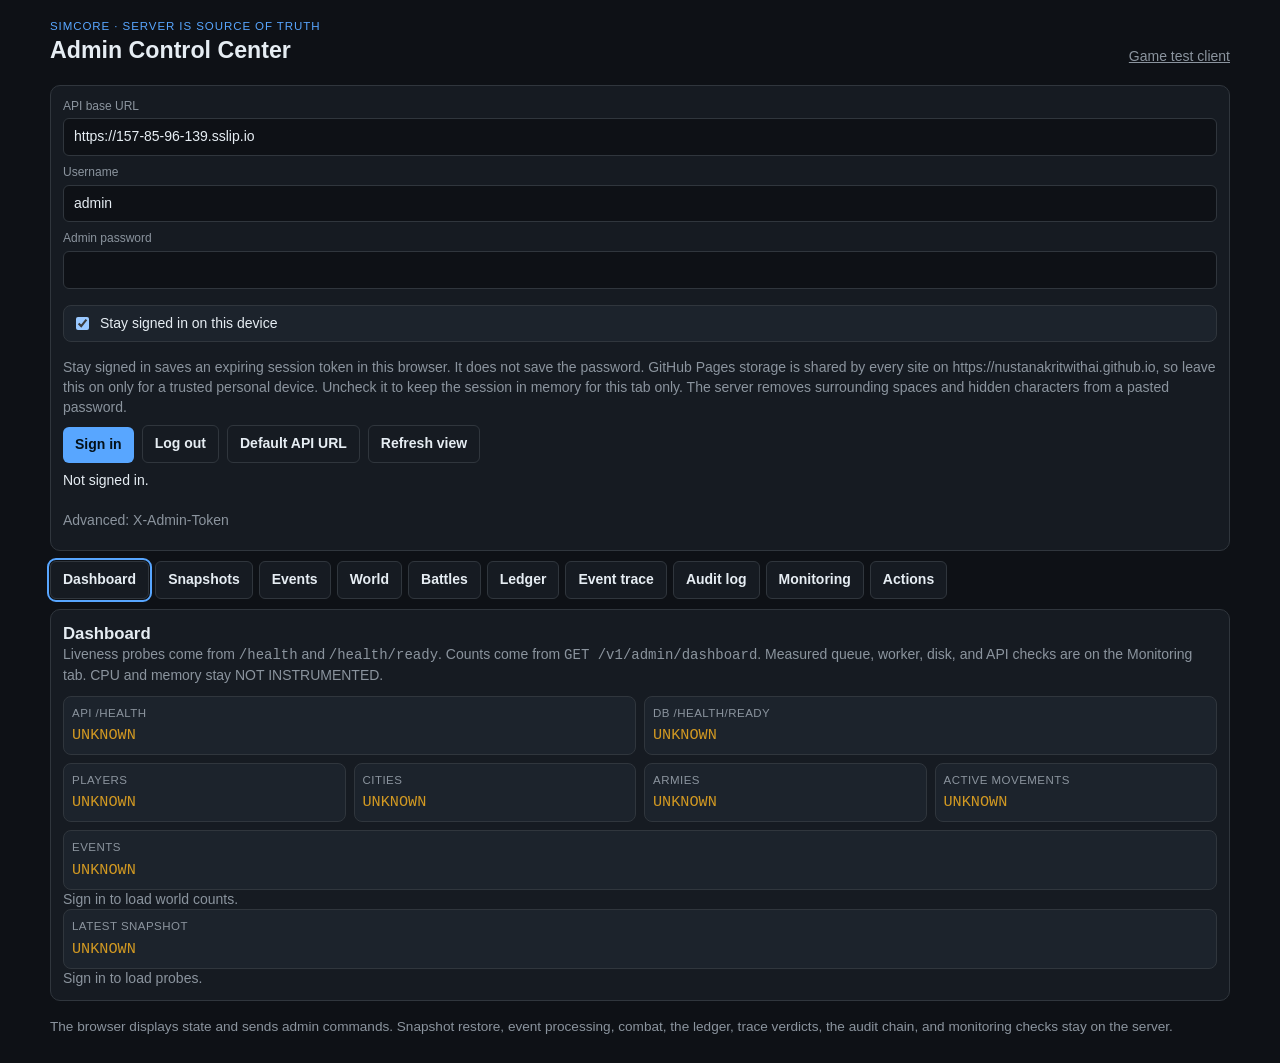
==== web/admin/index.html @ 3504d1c9 "Add Phase 5 measured monitoring for the operator. Expose read-only admin health checks from real que" ====
<!DOCTYPE html>
<html lang="en">
  <head>
    <meta charset="utf-8" />
    <meta name="viewport" content="width=device-width, initial-scale=1" />
    <title>Admin Control Center — Simcore</title>
    <link rel="stylesheet" href="admin.css" />
  </head>
  <body>
    <header class="top">
      <div>
        <p class="eyebrow">Simcore · server is source of truth</p>
        <h1>Admin Control Center</h1>
      </div>
      <a class="text-link" href="../">Game test client</a>
    </header>

    <section class="panel session">
      <form id="admin-login-form" class="stack">
        <label class="grow">
          <span class="label">API base URL</span>
          <input id="api-url" type="url" autocomplete="off" spellcheck="false" required />
        </label>
        <label class="grow">
          <span class="label">Username</span>
          <input id="admin-username" name="username" type="text" autocomplete="username" value="admin" autocapitalize="off" autocorrect="off" spellcheck="false" />
        </label>
        <label class="grow">
          <span class="label">Admin password</span>
          <input id="admin-password" name="password" type="password" autocomplete="current-password" autocapitalize="off" autocorrect="off" spellcheck="false" />
        </label>
        <label class="check"><input id="stay-signed-in" type="checkbox" checked /><span>Stay signed in on this device</span></label>
        <p class="muted">Stay signed in saves an expiring session token in this browser. It does not save the password. GitHub Pages storage is shared by every site on https://nustanakritwithai.github.io, so leave this on only for a trusted personal device. Uncheck it to keep the session in memory for this tab only. The server removes surrounding spaces and hidden characters from a pasted password.</p>
        <div class="row">
          <button type="submit">Sign in</button>
          <button type="button" id="logout-btn" class="ghost">Log out</button>
          <button type="button" id="api-reset" class="ghost">Default API URL</button>
          <button type="button" id="refresh-btn" class="ghost">Refresh view</button>
        </div>
      </form>
      <p id="session-status" class="status">Not signed in.</p>
      <p id="session-expiry" class="muted"></p>
      <details id="token-advanced" class="advanced">
        <summary>Advanced: X-Admin-Token</summary>
        <form id="session-form" class="stack">
          <label class="grow">
            <span class="label">X-Admin-Token</span>
            <input id="admin-token" type="password" autocomplete="off" autocapitalize="off" autocorrect="off" spellcheck="false" inputmode="text" />
          </label>
          <label class="check"><input id="remember-token" type="checkbox" /><span>Remember token on this device</span></label>
          <p class="muted">The box starts unchecked. Connect keeps the token in memory for this tab unless Remember token on this device is checked; then Connect saves it in this browser profile and later visits load it. Clear token removes it. Anything else served from this page’s origin can read a saved token. Pasted tokens drop surrounding spaces, line breaks, non-breaking spaces, and zero-width characters. The token is not written to session storage, cookies, the URL, or the console. The API still checks the header.</p>
          <div class="row">
            <button type="submit">Connect</button>
            <button type="button" id="lock-btn" class="ghost">Clear token</button>
          </div>
        </form>
      </details>
    </section>

    <nav class="nav" aria-label="Admin sections">
      <button type="button" data-nav="dashboard">Dashboard</button>
      <button type="button" data-nav="snapshots">Snapshots</button>
      <button type="button" data-nav="events">Events</button>
      <button type="button" data-nav="world">World</button>
      <button type="button" data-nav="battles">Battles</button>
      <button type="button" data-nav="ledger">Ledger</button>
      <button type="button" data-nav="trace">Event trace</button>
      <button type="button" data-nav="audit">Audit log</button>
      <button type="button" data-nav="monitoring">Monitoring</button>
      <button type="button" data-nav="actions">Actions</button>
    </nav>

    <p id="global-error" class="error" hidden></p>

    <main>
      <section data-view="dashboard" class="panel">
        <div class="panel-head">
          <h2>Dashboard</h2>
          <p class="muted">Liveness probes come from <span class="mono">/health</span> and <span class="mono">/health/ready</span>. Counts come from <span class="mono">GET /v1/admin/dashboard</span>. Measured queue, worker, disk, and API checks are on the Monitoring tab. CPU and memory stay NOT INSTRUMENTED.</p>
        </div>
        <div id="dash-health" class="stats"></div>
        <div id="dash-counts" class="stats"></div>
        <div id="dash-events" class="stats"></div>
        <div id="dash-world"></div>
        <div id="dash-snapshot"></div>
        <div id="dash-gaps"></div>
      </section>

      <section data-view="snapshots" class="panel" hidden>
        <div class="panel-head">
          <h2>Snapshot control</h2>
          <p class="muted">Create, list, get, and inspect use the Phase 2 admin API. Restore sends <span class="mono">confirm: true</span> only after inspection and an explicit confirmation.</p>
        </div>
        <div class="row">
          <button type="button" id="snap-manual">Create MANUAL</button>
          <button type="button" id="snap-refresh" class="ghost">Reload</button>
        </div>
        <div id="snap-table"></div>
        <div id="snap-inspect"></div>
        <form id="restore-form" class="danger-box">
          <h3>Restore</h3>
          <p>This replaces the live simulation. The server writes a SAFETY snapshot, pauses the worker, checks the checksum, and applies the payload. This page does not perform those steps itself.</p>
          <label class="check">
            <input id="restore-ack" type="checkbox" />
            <span>I inspected this snapshot and want the server to roll the live world back to it.</span>
          </label>
          <label>
            <span class="label">Type the snapshot id</span>
            <input id="restore-typed" inputmode="numeric" autocomplete="off" />
          </label>
          <button type="submit" id="restore-go" class="danger" disabled>Restore snapshot</button>
        </form>
        <pre id="snap-result" class="raw"></pre>
      </section>

      <section data-view="events" class="panel" hidden>
        <div class="panel-head">
          <h2>Event inspector</h2>
          <p class="muted">Filter is a query to the server. Detail links movement, army, battle, and ledger rows when those relations exist.</p>
        </div>
        <form id="event-filter" class="row">
          <label>
            <span class="label">Status</span>
            <select id="event-status">
              <option value="">all</option>
              <option value="pending">pending</option>
              <option value="processing">processing</option>
              <option value="completed">completed</option>
              <option value="failed">failed</option>
              <option value="cancelled">cancelled</option>
            </select>
          </label>
          <button type="submit">Apply</button>
        </form>
        <div id="event-table"></div>
        <div id="event-detail"></div>
      </section>

      <section data-view="world" class="panel" hidden>
        <div class="panel-head">
          <h2>World inspector</h2>
          <p class="muted">City resources are the stored columns. This page does not accrue production.</p>
        </div>
        <div class="subnav">
          <button type="button" data-world="players">Players</button>
          <button type="button" data-world="cities">Cities</button>
          <button type="button" data-world="armies">Armies</button>
          <button type="button" data-world="movements">Movements</button>
        </div>
        <form id="movement-filter" class="row" hidden>
          <label>
            <span class="label">Movement status</span>
            <select id="movement-status">
              <option value="">all</option>
              <option value="in_progress">in_progress</option>
              <option value="completed">completed</option>
              <option value="cancelled">cancelled</option>
            </select>
          </label>
          <button type="submit">Apply</button>
        </form>
        <div id="world-list"></div>
        <div id="world-detail"></div>
      </section>

      <section data-view="battles" class="panel" hidden>
        <div class="panel-head">
          <h2>Battle reports</h2>
          <p class="muted">Inspect and debug. No combat playback.</p>
        </div>
        <div id="battle-table"></div>
        <div id="battle-detail"></div>
      </section>

      <section data-view="ledger" class="panel" hidden>
        <div class="panel-head">
          <h2>Transaction ledger</h2>
          <p class="muted">Read-only. Rows are append-only on the server. This page has no edit control.</p>
        </div>
        <form id="ledger-filter" class="row">
          <label>
            <span class="label">Player id</span>
            <input id="ledger-player" inputmode="numeric" autocomplete="off" />
          </label>
          <label>
            <span class="label">City id</span>
            <input id="ledger-city" inputmode="numeric" autocomplete="off" />
          </label>
          <label>
            <span class="label">Source event id</span>
            <input id="ledger-event" inputmode="numeric" autocomplete="off" />
          </label>
          <label>
            <span class="label">Resource</span>
            <input id="ledger-resource" autocomplete="off" />
          </label>
          <button type="submit">Apply</button>
        </form>
        <div id="ledger-table"></div>
      </section>

      <section data-view="trace" class="panel" hidden>
        <div class="panel-head">
          <h2>Event trace</h2>
          <p class="muted">Enter a trace id, or open one from an event, army, movement, or report. The timeline and the verdict come from the server. This page does not score them.</p>
        </div>
        <form id="trace-form" class="stack">
          <label>
            <span class="label">Trace id</span>
            <input id="trace-id" autocomplete="off" spellcheck="false" />
          </label>
          <div class="row">
            <label class="grow"><span class="label">Player</span><input id="trace-player" inputmode="numeric" autocomplete="off" /></label>
            <label class="grow"><span class="label">Army</span><input id="trace-army" inputmode="numeric" autocomplete="off" /></label>
            <label class="grow"><span class="label">Event</span><input id="trace-event" inputmode="numeric" autocomplete="off" /></label>
            <label class="grow"><span class="label">Command</span><input id="trace-command" inputmode="numeric" autocomplete="off" /></label>
          </div>
          <div class="row">
            <button type="submit">Load trace</button>
          </div>
        </form>
        <div id="trace-verdict"></div>
        <div id="trace-reasons"></div>
        <div id="trace-checks"></div>
        <div id="trace-legacy"></div>
        <div id="trace-list"></div>
        <div id="trace-timeline"></div>
      </section>

      <section data-view="audit" class="panel" hidden>
        <div class="panel-head">
          <h2>Audit log</h2>
          <p class="muted">Append-only. Chain status is computed on the server for the whole log, not just this page. This page cannot edit or delete rows.</p>
        </div>
        <form id="audit-filter" class="row">
          <label class="grow"><span class="label">Actor</span><input id="audit-actor" autocomplete="off" /></label>
          <label class="grow"><span class="label">Action</span><input id="audit-action" autocomplete="off" /></label>
          <label class="grow"><span class="label">Result</span><input id="audit-result" autocomplete="off" /></label>
          <button type="submit">Apply</button>
        </form>
        <div id="audit-chain"></div>
        <div id="audit-table"></div>
        <div class="row">
          <button type="button" id="audit-prev" class="ghost">Previous</button>
          <button type="button" id="audit-next" class="ghost">Next</button>
          <p id="audit-page" class="muted"></p>
        </div>
      </section>

      <section data-view="monitoring" class="panel" hidden>
        <div class="panel-head">
          <h2>Monitoring</h2>
          <p class="muted">Every state, value, and reason is from <span class="mono">GET /v1/admin/monitoring</span>. Charts are stored samples from <span class="mono">GET /v1/admin/monitoring/history</span>. This page does not invent numbers, and it does not change the world.</p>
        </div>
        <div class="row">
          <label class="check"><input id="monitor-auto" type="checkbox" checked /><span>Auto-refresh</span></label>
          <label>
            <span class="label">History window</span>
            <select id="monitor-window">
              <option value="15m">15m</option>
              <option value="1h">1h</option>
              <option value="6h">6h</option>
              <option value="24h" selected>24h</option>
              <option value="7d">7d</option>
            </select>
          </label>
          <button type="button" id="monitor-refresh" class="ghost">Refresh now</button>
        </div>
        <p id="monitor-updated" class="muted"></p>
        <div id="monitor-overall"></div>
        <div id="monitor-note"></div>
        <div id="monitor-checks" class="check-grid"></div>
        <div id="monitor-charts"></div>
      </section>

      <section data-view="actions" class="panel" hidden>
        <div class="panel-head">
          <h2>Admin actions</h2>
          <p class="muted">Each world-mutating call needs a checked warning. Snapshot restore stays on the Snapshots page.</p>
        </div>
        <form id="clock-form" class="warn-box">
          <h3>Advance clock</h3>
          <p>Moves simulated time forward. The server rejects a rewind. A zero step still bumps <span class="mono">world_version</span>.</p>
          <div class="row">
            <label><span class="label">Hours</span><input id="clock-hours" type="number" min="0" value="0" /></label>
            <label><span class="label">Minutes</span><input id="clock-minutes" type="number" min="0" value="0" /></label>
            <label><span class="label">Seconds</span><input id="clock-seconds" type="number" min="0" value="0" /></label>
          </div>
          <label class="check"><input id="clock-ack" type="checkbox" /><span>I understand this changes world time.</span></label>
          <button type="submit" id="clock-go" class="danger" disabled>Advance clock</button>
        </form>
        <form id="run-form" class="warn-box">
          <h3>Run one event</h3>
          <p>Processes that event now through the server command, even if it is not due yet.</p>
          <label><span class="label">Event id</span><input id="run-id" inputmode="numeric" autocomplete="off" required /></label>
          <label class="check"><input id="run-ack" type="checkbox" /><span>I understand this mutates the world if the event applies.</span></label>
          <button type="submit" id="run-go" class="danger" disabled>Run event</button>
        </form>
        <form id="tick-form" class="warn-box">
          <h3>Worker tick</h3>
          <p>Drains due events on the real worker path. Each event commits in its own transaction.</p>
          <label><span class="label">Limit</span><input id="tick-limit" type="number" min="1" max="200" value="50" /></label>
          <label class="check"><input id="tick-ack" type="checkbox" /><span>I understand due events will be applied.</span></label>
          <button type="submit" id="tick-go" class="danger" disabled>Run worker tick</button>
        </form>
        <p class="muted">Create and restore snapshots from the Snapshots section.</p>
        <pre id="action-result" class="raw"></pre>
      </section>
    </main>

    <footer class="foot">
      <p>The browser displays state and sends admin commands. Snapshot restore, event processing, combat, the ledger, trace verdicts, the audit chain, and monitoring checks stay on the server.</p>
    </footer>

    <script src="../config.js"></script>
    <script src="admin.js"></script>
  </body>
</html>
---- web/admin/admin.css ----
:root {
  color-scheme: dark;
  --bg: #0e1116;
  --panel: #161b22;
  --panel-2: #1c232c;
  --line: #30363d;
  --text: #e6edf3;
  --muted: #8b949e;
  --accent: #58a6ff;
  --ok: #3fb950;
  --warn: #d29922;
  --danger: #f85149;
  --unknown: #8b949e;
  font-family: "Segoe UI", "Noto Sans Thai", sans-serif;
}

* { box-sizing: border-box; }

body {
  margin: 0;
  background: var(--bg);
  color: var(--text);
  font-size: 14px;
  line-height: 1.4;
}

h1, h2, h3, h4, p { margin: 0; }

h1 { font-size: 1.45rem; font-weight: 650; }
h2 { font-size: 1.05rem; }
h3 { font-size: 0.95rem; margin-bottom: 6px; }
h4 { font-size: 0.82rem; margin: 12px 0 6px; color: var(--muted); text-transform: uppercase; letter-spacing: 0.04em; }

a { color: var(--accent); }
button, input, select { font: inherit; color: inherit; }

.top, main, .session, .nav, .foot {
  width: min(1180px, calc(100% - 20px));
  margin-left: auto;
  margin-right: auto;
}

.top {
  display: flex;
  justify-content: space-between;
  align-items: flex-end;
  gap: 12px;
  padding: 18px 0 8px;
}

.eyebrow {
  color: var(--accent);
  font-size: 0.72rem;
  letter-spacing: 0.08em;
  text-transform: uppercase;
}

.text-link { color: var(--muted); }

.panel {
  background: var(--panel);
  border: 1px solid var(--line);
  border-radius: 10px;
  padding: 12px;
  margin-top: 10px;
}

.panel-head { margin-bottom: 10px; }
.muted { color: var(--muted); }
.mono { font-family: ui-monospace, "Cascadia Code", Consolas, monospace; }

.row { display: flex; flex-wrap: wrap; gap: 8px; align-items: end; }
.grow { flex: 1 1 220px; }
.stack { display: grid; gap: 8px; }

label { display: grid; gap: 4px; }
label.check { display: flex; gap: 8px; align-items: flex-start; margin: 8px 0; }
label.check input { margin-top: 3px; }

.label { color: var(--muted); font-size: 0.75rem; }

input, select {
  background: var(--bg);
  border: 1px solid var(--line);
  border-radius: 6px;
  padding: 8px 10px;
  min-width: 0;
}

button {
  background: var(--accent);
  color: #041018;
  border: 0;
  border-radius: 6px;
  padding: 8px 12px;
  font-weight: 700;
  cursor: pointer;
  min-height: 36px;
}

button.ghost {
  background: transparent;
  color: var(--text);
  border: 1px solid var(--line);
  font-weight: 600;
}

button.danger { background: var(--danger); color: #fff; }
button:disabled { opacity: 0.45; cursor: not-allowed; }
button.active { outline: 2px solid var(--accent); outline-offset: 1px; }

.nav, .subnav { display: flex; flex-wrap: wrap; gap: 6px; margin-top: 10px; }
.nav button, .subnav button {
  background: var(--panel);
  color: var(--text);
  border: 1px solid var(--line);
  font-weight: 600;
}

.status { margin-top: 8px; }
.status.ok { color: var(--ok); }
.status.bad { color: #ffb4ab; }

.error {
  width: min(1180px, calc(100% - 20px));
  margin: 8px auto 0;
  color: #ffb4ab;
}

.stats {
  display: grid;
  grid-template-columns: repeat(auto-fit, minmax(140px, 1fr));
  gap: 8px;
  margin-top: 8px;
}

.stat {
  background: var(--panel-2);
  border: 1px solid var(--line);
  border-radius: 8px;
  padding: 8px;
}

.stat-label { color: var(--muted); font-size: 0.72rem; text-transform: uppercase; letter-spacing: 0.04em; }
.stat-value { font-family: ui-monospace, Consolas, monospace; font-size: 0.95rem; margin-top: 4px; word-break: break-word; }
.stat.unknown .stat-value { color: var(--unknown); }
.stat.bad .stat-value { color: #ffb4ab; }
.stat.ok .stat-value { color: var(--ok); }
.stat.warn .stat-value { color: var(--warn); }

.badge {
  display: inline-block;
  border: 1px solid var(--line);
  border-radius: 999px;
  padding: 1px 8px;
  font-family: ui-monospace, Consolas, monospace;
  font-size: 0.75rem;
}

.badge.ok { color: var(--ok); border-color: #1f6b2c; }
.badge.bad { color: #ffb4ab; border-color: #8b2e2e; }
.badge.warn, .badge.unknown { color: var(--warn); border-color: #6b5420; }

.scroll { overflow-x: auto; margin-top: 8px; }

table { width: 100%; border-collapse: collapse; font-size: 12.5px; }
th, td {
  border-bottom: 1px solid var(--line);
  text-align: left;
  padding: 6px 8px;
  vertical-align: top;
  white-space: nowrap;
}
th { color: var(--muted); font-weight: 600; font-size: 0.72rem; text-transform: uppercase; }
td.wrap, th.wrap { white-space: normal; }

.kv { display: grid; grid-template-columns: 160px 1fr; gap: 4px 8px; margin: 8px 0; }
.kv dt { color: var(--muted); }
.kv dd { margin: 0; font-family: ui-monospace, Consolas, monospace; word-break: break-word; }

.raw {
  background: #0b0e13;
  border: 1px solid var(--line);
  border-radius: 8px;
  padding: 8px;
  overflow: auto;
  max-height: 360px;
  font-family: ui-monospace, Consolas, monospace;
  font-size: 12px;
  white-space: pre-wrap;
  word-break: break-word;
}

.warn-box, .danger-box {
  border-radius: 8px;
  padding: 10px;
  margin-top: 12px;
}

.warn-box { border: 1px solid #6b5420; background: #1c170c; }
.danger-box { border: 1px solid #8b2e2e; background: #1c1012; }

.links { display: flex; flex-wrap: wrap; gap: 8px; }
.foot { padding: 16px 0 28px; color: var(--muted); font-size: 0.85rem; }

.verdict-banner {
  margin-top: 12px;
  padding: 12px;
  border-radius: 8px;
  border: 1px solid var(--line);
  background: var(--panel-2);
}
.verdict-value {
  font-size: 1.35rem;
  font-weight: 750;
  margin-top: 4px;
  word-break: break-word;
}
.verdict-pass { border-color: #1f6b2c; }
.verdict-pass .verdict-value { color: var(--ok); }
.verdict-fail { border-color: #8b2e2e; }
.verdict-fail .verdict-value { color: #ffb4ab; }
.verdict-incomplete .verdict-value,
.verdict-legacy .verdict-value,
.verdict-not-checked .verdict-value,
.verdict-unknown .verdict-value { color: var(--warn); }

.check-grid {
  display: grid;
  grid-template-columns: 1fr;
  gap: 8px;
  margin-top: 10px;
}

.check {
  border: 1px solid var(--line);
  border-radius: 8px;
  padding: 8px;
  background: var(--panel-2);
}

.check.ok { border-color: #1f6b2c; }
.check.warn { border-color: #6b5420; }
.check.bad { border-color: #8b2e2e; }

.check-top {
  display: flex;
  justify-content: space-between;
  gap: 8px;
  align-items: flex-start;
}

.check-top h3 {
  margin: 0;
  font-size: 0.92rem;
  text-transform: none;
  letter-spacing: 0;
  color: var(--text);
}

.check-value {
  font-family: ui-monospace, Consolas, monospace;
  margin: 6px 0;
  word-break: break-word;
}

.chart-block { margin-top: 14px; }
.chart-block h3 { margin-bottom: 4px; }

.chart {
  width: 100%;
  height: auto;
  background: #0b0e13;
  border: 1px solid var(--line);
  border-radius: 8px;
  display: block;
}

.chart text { fill: var(--muted); font-size: 11px; font-family: ui-monospace, Consolas, monospace; }
.chart .chart-line { fill: none; stroke: var(--accent); stroke-width: 2; }
.chart .chart-dot { fill: var(--accent); }

.reason-list { margin: 8px 0 0; padding-left: 18px; }
.reason-list li { margin: 4px 0; }

.timeline { display: flex; flex-direction: column; gap: 8px; margin-top: 12px; }
.timeline-step {
  border-left: 3px solid var(--accent);
  background: var(--panel-2);
  border-radius: 0 8px 8px 0;
  padding: 8px 10px;
}
.timeline-type {
  font-weight: 700;
  text-transform: uppercase;
  letter-spacing: 0.04em;
  font-size: 0.75rem;
}

details.advanced { margin-top: 12px; }
details.advanced summary {
  cursor: pointer;
  color: var(--muted);
  min-height: 36px;
  display: flex;
  align-items: center;
}
details.advanced form { margin-top: 8px; }

@media (max-width: 720px) {
  .kv { grid-template-columns: 1fr; }
  .top { flex-direction: column; align-items: flex-start; }
  h1 { font-size: 1.25rem; }
  input, select, button { font-size: 16px; }
  .nav button { flex: 1 1 calc(50% - 6px); }
  .timeline-step, .verdict-banner, .panel, .check { overflow-wrap: anywhere; }
  .check-grid { grid-template-columns: 1fr; }
}

@media (min-width: 800px) {
  .check-grid { grid-template-columns: 1fr 1fr; }
}
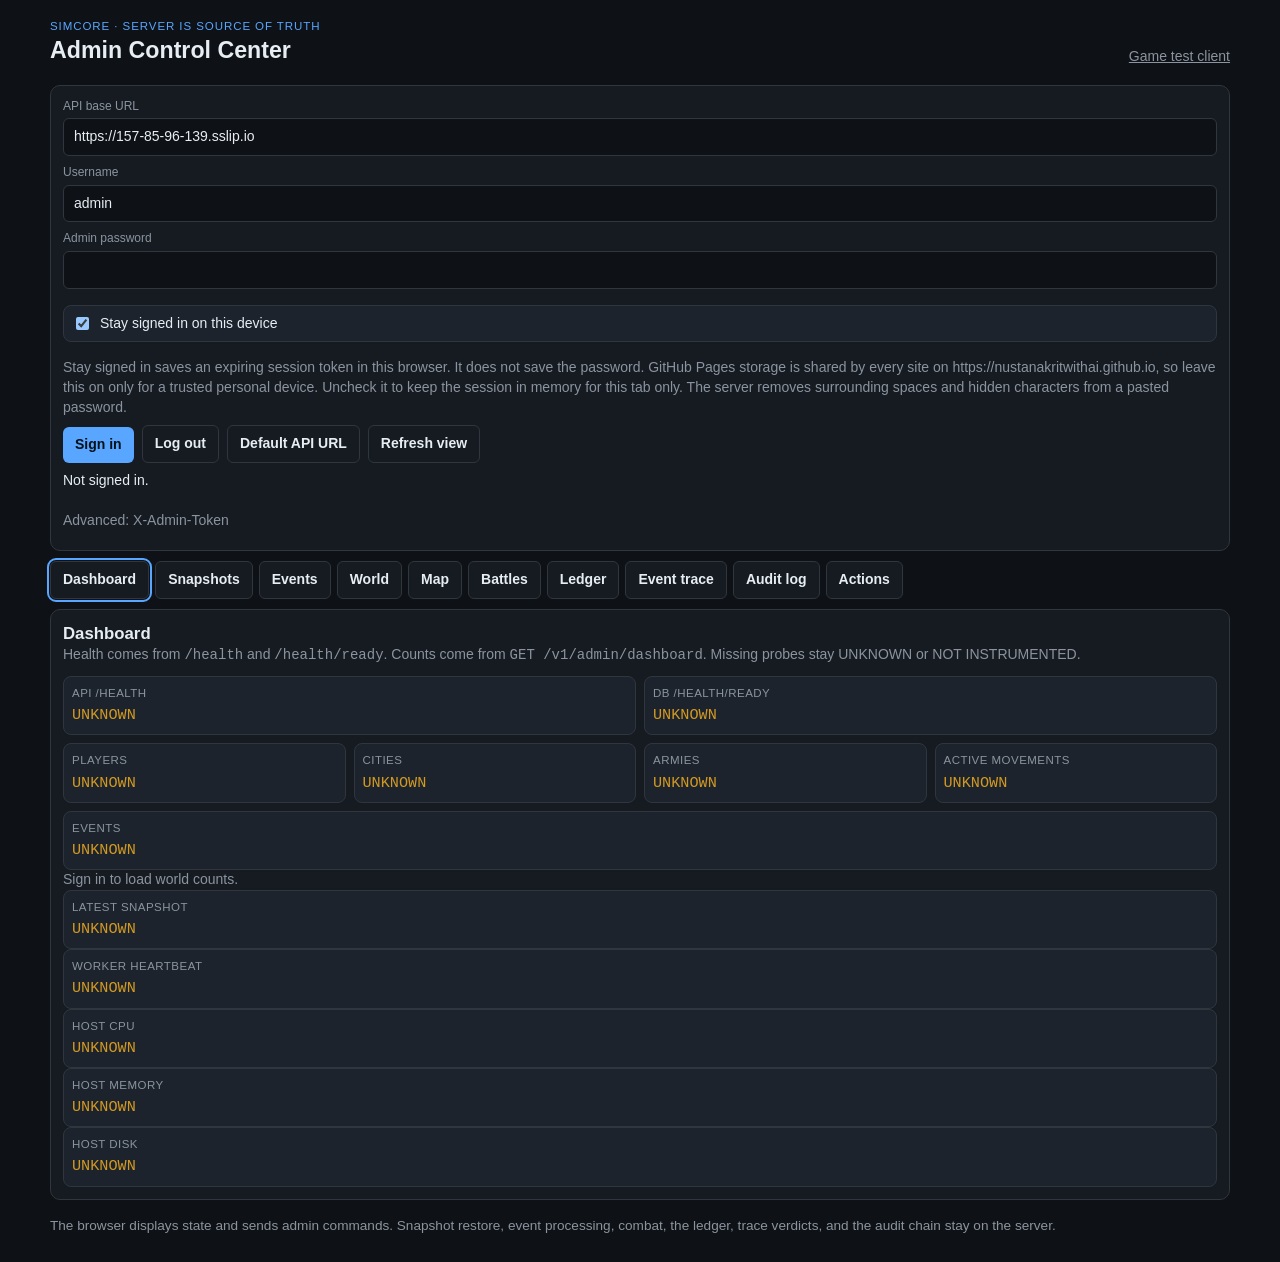
==== commit baac1486: "Add a read-only admin world map. (#15) The map reads stored city and movement coordinates and interp" ====
--- a/web/admin/index.html
+++ b/web/admin/index.html
@@ -5,6 +5,7 @@
     <meta name="viewport" content="width=device-width, initial-scale=1" />
     <title>Admin Control Center — Simcore</title>
     <link rel="stylesheet" href="admin.css" />
+    <link rel="stylesheet" href="map.css" />
   </head>
   <body>
     <header class="top">
@@ -62,11 +63,11 @@
       <button type="button" data-nav="snapshots">Snapshots</button>
       <button type="button" data-nav="events">Events</button>
       <button type="button" data-nav="world">World</button>
+      <button type="button" data-nav="map">Map</button>
       <button type="button" data-nav="battles">Battles</button>
       <button type="button" data-nav="ledger">Ledger</button>
       <button type="button" data-nav="trace">Event trace</button>
       <button type="button" data-nav="audit">Audit log</button>
-      <button type="button" data-nav="monitoring">Monitoring</button>
       <button type="button" data-nav="actions">Actions</button>
     </nav>
 
@@ -76,7 +77,7 @@
       <section data-view="dashboard" class="panel">
         <div class="panel-head">
           <h2>Dashboard</h2>
-          <p class="muted">Liveness probes come from <span class="mono">/health</span> and <span class="mono">/health/ready</span>. Counts come from <span class="mono">GET /v1/admin/dashboard</span>. Measured queue, worker, disk, and API checks are on the Monitoring tab. CPU and memory stay NOT INSTRUMENTED.</p>
+          <p class="muted">Health comes from <span class="mono">/health</span> and <span class="mono">/health/ready</span>. Counts come from <span class="mono">GET /v1/admin/dashboard</span>. Missing probes stay UNKNOWN or NOT INSTRUMENTED.</p>
         </div>
         <div id="dash-health" class="stats"></div>
         <div id="dash-counts" class="stats"></div>
@@ -163,6 +164,14 @@
         <div id="world-detail"></div>
       </section>
 
+      <section data-view="map" class="panel" hidden>
+        <div class="panel-head">
+          <h2>World map</h2>
+          <p class="muted">God view of every city, army, and in-progress movement. Positions come from <span class="mono">GET /v1/admin/world-map</span>. This tab sends no commands.</p>
+        </div>
+        <div id="map-root"></div>
+      </section>
+
       <section data-view="battles" class="panel" hidden>
         <div class="panel-head">
           <h2>Battle reports</h2>
@@ -245,32 +254,6 @@
           <button type="button" id="audit-next" class="ghost">Next</button>
           <p id="audit-page" class="muted"></p>
         </div>
-      </section>
-
-      <section data-view="monitoring" class="panel" hidden>
-        <div class="panel-head">
-          <h2>Monitoring</h2>
-          <p class="muted">Every state, value, and reason is from <span class="mono">GET /v1/admin/monitoring</span>. Charts are stored samples from <span class="mono">GET /v1/admin/monitoring/history</span>. This page does not invent numbers, and it does not change the world.</p>
-        </div>
-        <div class="row">
-          <label class="check"><input id="monitor-auto" type="checkbox" checked /><span>Auto-refresh</span></label>
-          <label>
-            <span class="label">History window</span>
-            <select id="monitor-window">
-              <option value="15m">15m</option>
-              <option value="1h">1h</option>
-              <option value="6h">6h</option>
-              <option value="24h" selected>24h</option>
-              <option value="7d">7d</option>
-            </select>
-          </label>
-          <button type="button" id="monitor-refresh" class="ghost">Refresh now</button>
-        </div>
-        <p id="monitor-updated" class="muted"></p>
-        <div id="monitor-overall"></div>
-        <div id="monitor-note"></div>
-        <div id="monitor-checks" class="check-grid"></div>
-        <div id="monitor-charts"></div>
       </section>
 
       <section data-view="actions" class="panel" hidden>
@@ -309,10 +292,11 @@
     </main>
 
     <footer class="foot">
-      <p>The browser displays state and sends admin commands. Snapshot restore, event processing, combat, the ledger, trace verdicts, the audit chain, and monitoring checks stay on the server.</p>
+      <p>The browser displays state and sends admin commands. Snapshot restore, event processing, combat, the ledger, trace verdicts, and the audit chain stay on the server.</p>
     </footer>
 
     <script src="../config.js"></script>
+    <script src="map.js"></script>
     <script src="admin.js"></script>
   </body>
 </html>
--- a/web/admin/map.css
+++ b/web/admin/map.css
@@ -0,0 +1,112 @@
+.map-toolbar,
+.map-legend-row,
+.map-choices,
+.links {
+  display: flex;
+  flex-wrap: wrap;
+  gap: 8px;
+  align-items: end;
+}
+
+.map-toolbar { margin-bottom: 8px; }
+
+.map-filter { min-width: min(100%, 220px); }
+
+.map-meta p { margin: 2px 0; }
+
+.map-warn {
+  color: var(--warn);
+  margin-top: 4px;
+}
+
+.map-layout {
+  display: grid;
+  grid-template-columns: minmax(0, 1fr) minmax(240px, 320px);
+  gap: 10px;
+  margin-top: 8px;
+}
+
+.map-stage {
+  position: relative;
+  height: min(68vh, 640px);
+  min-height: 300px;
+  background:
+    radial-gradient(circle at 50% 40%, #1a2330 0%, #0b0e13 70%);
+  border: 1px solid var(--line);
+  border-radius: 8px;
+  overflow: hidden;
+  touch-action: none;
+  user-select: none;
+}
+
+.map-stage svg {
+  width: 100%;
+  height: 100%;
+  display: block;
+  touch-action: none;
+}
+
+.map-side {
+  min-width: 0;
+}
+
+.map-side h3,
+.map-list h3 {
+  margin-top: 10px;
+}
+
+.map-key {
+  display: inline-flex;
+  align-items: center;
+  gap: 6px;
+  color: var(--text);
+  font-size: 12px;
+}
+
+.swatch {
+  width: 12px;
+  height: 12px;
+  border-radius: 3px;
+  display: inline-block;
+  box-shadow: inset 0 0 0 1px rgba(0, 0, 0, 0.35);
+}
+
+.swatch.ring {
+  background: transparent;
+  border: 2px solid var(--muted);
+  box-shadow: none;
+}
+
+.map-list {
+  display: grid;
+  gap: 4px;
+  margin-top: 8px;
+}
+
+.map-row {
+  background: var(--panel-2);
+  color: var(--text);
+  border: 1px solid var(--line);
+  border-radius: 6px;
+  text-align: left;
+  font-weight: 550;
+  padding: 8px;
+  width: 100%;
+}
+
+.map-row.active { outline: 2px solid var(--accent); }
+
+.map-choices button { font-weight: 600; }
+
+@media (max-width: 800px) {
+  .map-layout { grid-template-columns: 1fr; }
+  .map-stage {
+    height: 62vh;
+    min-height: 300px;
+  }
+  .map-toolbar button,
+  .map-filter select,
+  .map-row {
+    font-size: 16px;
+  }
+}
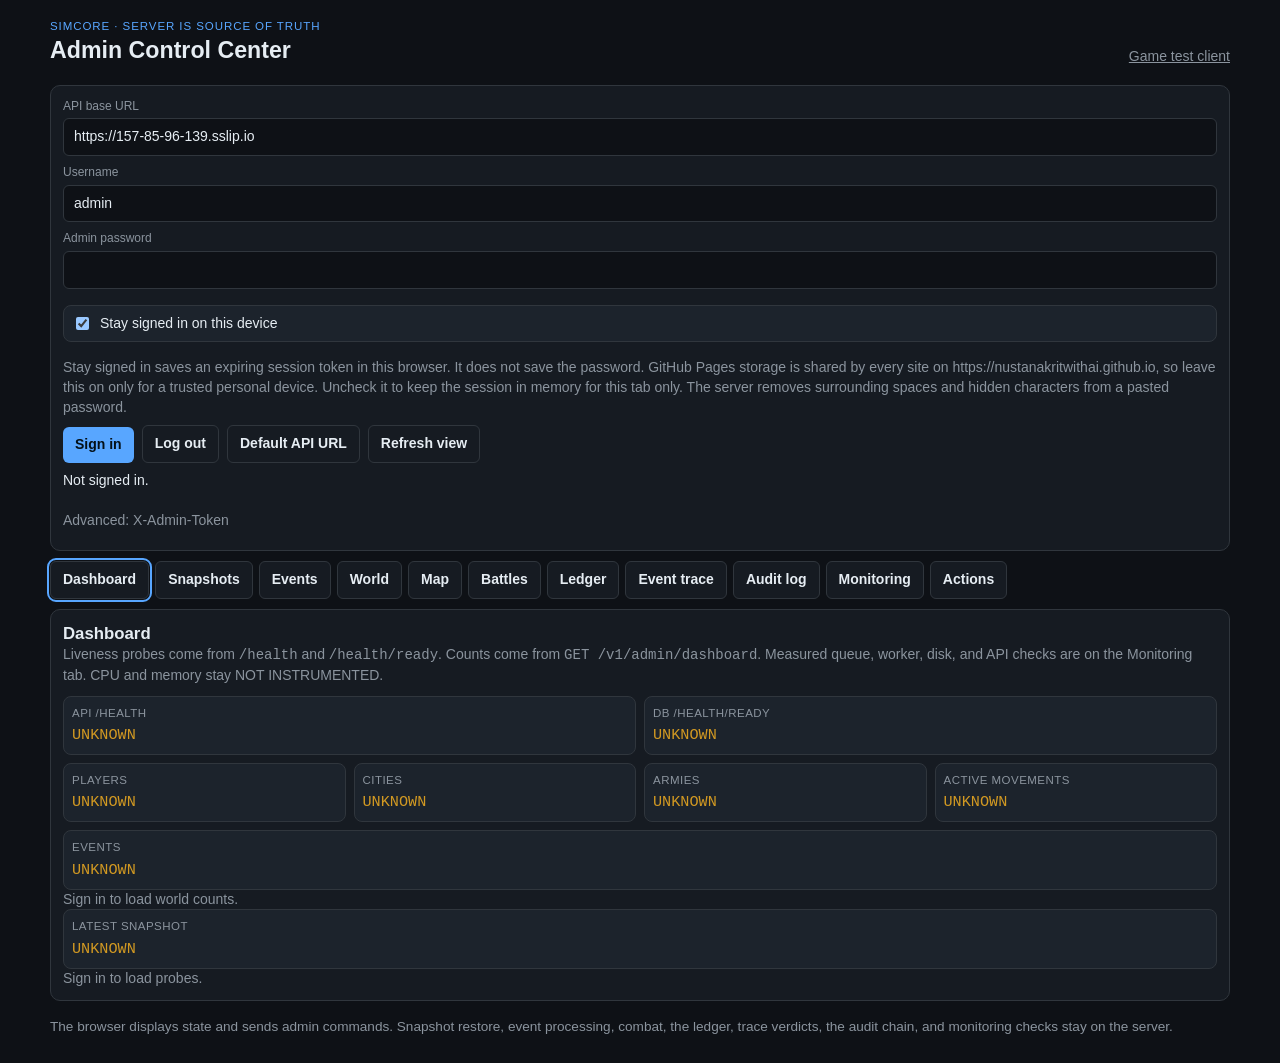
==== commit a464a6b3: "Merge origin/main into phase 5 monitoring. Keep the admin world map and measured monitoring together" ====
--- a/web/admin/index.html
+++ b/web/admin/index.html
@@ -68,6 +68,7 @@
       <button type="button" data-nav="ledger">Ledger</button>
       <button type="button" data-nav="trace">Event trace</button>
       <button type="button" data-nav="audit">Audit log</button>
+      <button type="button" data-nav="monitoring">Monitoring</button>
       <button type="button" data-nav="actions">Actions</button>
     </nav>
 
@@ -77,7 +78,7 @@
       <section data-view="dashboard" class="panel">
         <div class="panel-head">
           <h2>Dashboard</h2>
-          <p class="muted">Health comes from <span class="mono">/health</span> and <span class="mono">/health/ready</span>. Counts come from <span class="mono">GET /v1/admin/dashboard</span>. Missing probes stay UNKNOWN or NOT INSTRUMENTED.</p>
+          <p class="muted">Liveness probes come from <span class="mono">/health</span> and <span class="mono">/health/ready</span>. Counts come from <span class="mono">GET /v1/admin/dashboard</span>. Measured queue, worker, disk, and API checks are on the Monitoring tab. CPU and memory stay NOT INSTRUMENTED.</p>
         </div>
         <div id="dash-health" class="stats"></div>
         <div id="dash-counts" class="stats"></div>
@@ -254,6 +255,32 @@
           <button type="button" id="audit-next" class="ghost">Next</button>
           <p id="audit-page" class="muted"></p>
         </div>
+      </section>
+
+      <section data-view="monitoring" class="panel" hidden>
+        <div class="panel-head">
+          <h2>Monitoring</h2>
+          <p class="muted">Every state, value, and reason is from <span class="mono">GET /v1/admin/monitoring</span>. Charts are stored samples from <span class="mono">GET /v1/admin/monitoring/history</span>. This page does not invent numbers, and it does not change the world.</p>
+        </div>
+        <div class="row">
+          <label class="check"><input id="monitor-auto" type="checkbox" checked /><span>Auto-refresh</span></label>
+          <label>
+            <span class="label">History window</span>
+            <select id="monitor-window">
+              <option value="15m">15m</option>
+              <option value="1h">1h</option>
+              <option value="6h">6h</option>
+              <option value="24h" selected>24h</option>
+              <option value="7d">7d</option>
+            </select>
+          </label>
+          <button type="button" id="monitor-refresh" class="ghost">Refresh now</button>
+        </div>
+        <p id="monitor-updated" class="muted"></p>
+        <div id="monitor-overall"></div>
+        <div id="monitor-note"></div>
+        <div id="monitor-checks" class="check-grid"></div>
+        <div id="monitor-charts"></div>
       </section>
 
       <section data-view="actions" class="panel" hidden>
@@ -292,7 +319,7 @@
     </main>
 
     <footer class="foot">
-      <p>The browser displays state and sends admin commands. Snapshot restore, event processing, combat, the ledger, trace verdicts, and the audit chain stay on the server.</p>
+      <p>The browser displays state and sends admin commands. Snapshot restore, event processing, combat, the ledger, trace verdicts, the audit chain, and monitoring checks stay on the server.</p>
     </footer>
 
     <script src="../config.js"></script>
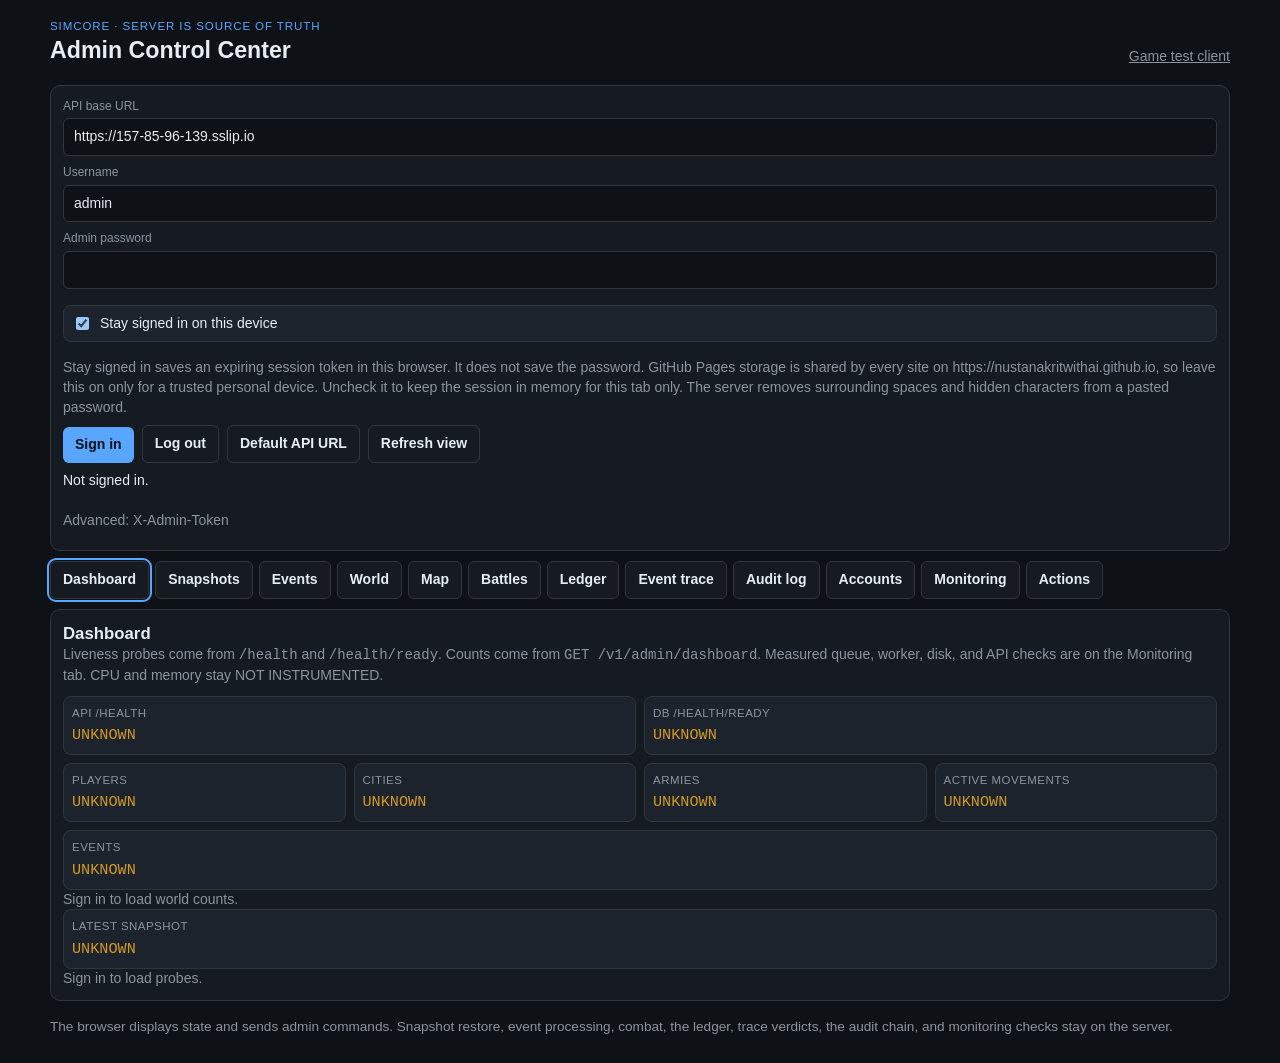
==== commit bd21a135: "Add production player accounts, refresh sessions, and command idempotency. Players register and log " ====
--- a/web/admin/index.html
+++ b/web/admin/index.html
@@ -68,6 +68,7 @@
       <button type="button" data-nav="ledger">Ledger</button>
       <button type="button" data-nav="trace">Event trace</button>
       <button type="button" data-nav="audit">Audit log</button>
+      <button type="button" data-nav="accounts">Accounts</button>
       <button type="button" data-nav="monitoring">Monitoring</button>
       <button type="button" data-nav="actions">Actions</button>
     </nav>
@@ -257,6 +258,29 @@
         </div>
       </section>
 
+      <section data-view="accounts" class="panel" hidden>
+        <div class="panel-head">
+          <h2>Accounts</h2>
+          <p class="muted">List and search player accounts. Lock, unlock, revoke sessions, or set a temporary password. This page cannot delete an account or edit the ledger. The password is not shown after it is set.</p>
+        </div>
+        <form id="account-search" class="row">
+          <label class="grow"><span class="label">Search name, username, email, or player id</span><input id="account-query" autocomplete="off" /></label>
+          <button type="submit">Search</button>
+        </form>
+        <div id="account-table"></div>
+        <form id="temp-password-form" class="warn-box">
+          <h3>Temporary password</h3>
+          <p>Players created by dev-login have no password until this is set. The player must change it at the next login. Existing sessions are revoked.</p>
+          <div class="row">
+            <label><span class="label">Player id</span><input id="temp-player-id" type="number" min="1" required /></label>
+            <label class="grow"><span class="label">Temporary password</span><input id="temp-password" type="password" maxlength="1024" autocomplete="new-password" required /></label>
+            <button type="submit">Set temporary password</button>
+          </div>
+        </form>
+        <p id="account-note" class="muted"></p>
+        <div id="account-sessions"></div>
+      </section>
+
       <section data-view="monitoring" class="panel" hidden>
         <div class="panel-head">
           <h2>Monitoring</h2>
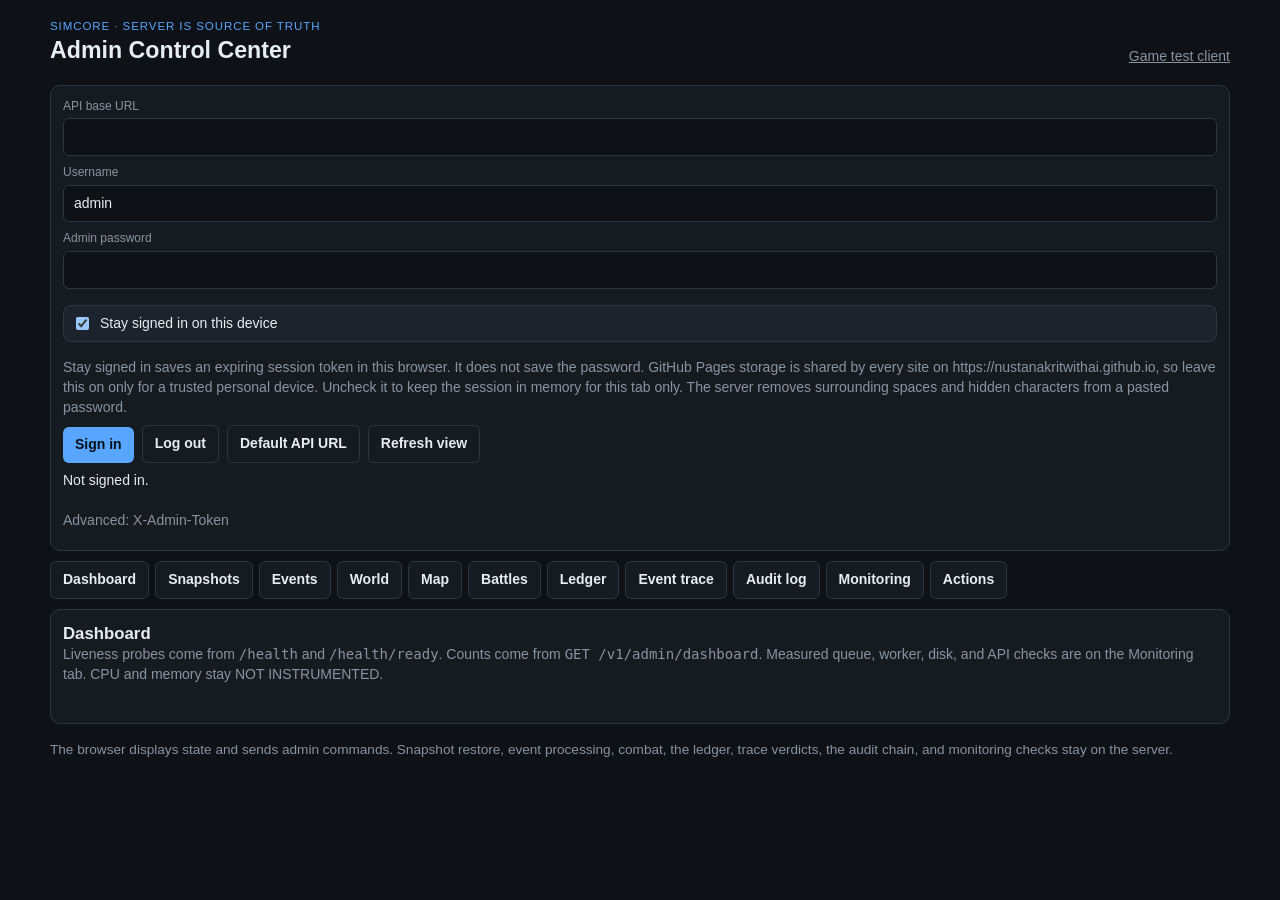
==== commit 65e05b35: "Add Phase 6 database backup and off-site restore. (#19) Online pg_dump copies go to a local folder a" ====
--- a/web/admin/index.html
+++ b/web/admin/index.html
@@ -68,7 +68,6 @@
       <button type="button" data-nav="ledger">Ledger</button>
       <button type="button" data-nav="trace">Event trace</button>
       <button type="button" data-nav="audit">Audit log</button>
-      <button type="button" data-nav="accounts">Accounts</button>
       <button type="button" data-nav="monitoring">Monitoring</button>
       <button type="button" data-nav="actions">Actions</button>
     </nav>
@@ -258,33 +257,10 @@
         </div>
       </section>
 
-      <section data-view="accounts" class="panel" hidden>
-        <div class="panel-head">
-          <h2>Accounts</h2>
-          <p class="muted">List and search player accounts. Lock, unlock, revoke sessions, or set a temporary password. This page cannot delete an account or edit the ledger. The password is not shown after it is set.</p>
-        </div>
-        <form id="account-search" class="row">
-          <label class="grow"><span class="label">Search name, username, email, or player id</span><input id="account-query" autocomplete="off" /></label>
-          <button type="submit">Search</button>
-        </form>
-        <div id="account-table"></div>
-        <form id="temp-password-form" class="warn-box">
-          <h3>Temporary password</h3>
-          <p>Players created by dev-login have no password until this is set. The player must change it at the next login. Existing sessions are revoked.</p>
-          <div class="row">
-            <label><span class="label">Player id</span><input id="temp-player-id" type="number" min="1" required /></label>
-            <label class="grow"><span class="label">Temporary password</span><input id="temp-password" type="password" maxlength="1024" autocomplete="new-password" required /></label>
-            <button type="submit">Set temporary password</button>
-          </div>
-        </form>
-        <p id="account-note" class="muted"></p>
-        <div id="account-sessions"></div>
-      </section>
-
       <section data-view="monitoring" class="panel" hidden>
         <div class="panel-head">
           <h2>Monitoring</h2>
-          <p class="muted">Every state, value, and reason is from <span class="mono">GET /v1/admin/monitoring</span>. Charts are stored samples from <span class="mono">GET /v1/admin/monitoring/history</span>. This page does not invent numbers, and it does not change the world.</p>
+          <p class="muted">Every state, value, and reason is from <span class="mono">GET /v1/admin/monitoring</span>. Charts are stored samples from <span class="mono">GET /v1/admin/monitoring/history</span>. This page does not invent numbers, and it does not change the world. <span class="mono">backup.last_success</span> is the age of the last verified off-site database backup. A missing status file is UNKNOWN. A world snapshot is not that backup.</p>
         </div>
         <div class="row">
           <label class="check"><input id="monitor-auto" type="checkbox" checked /><span>Auto-refresh</span></label>
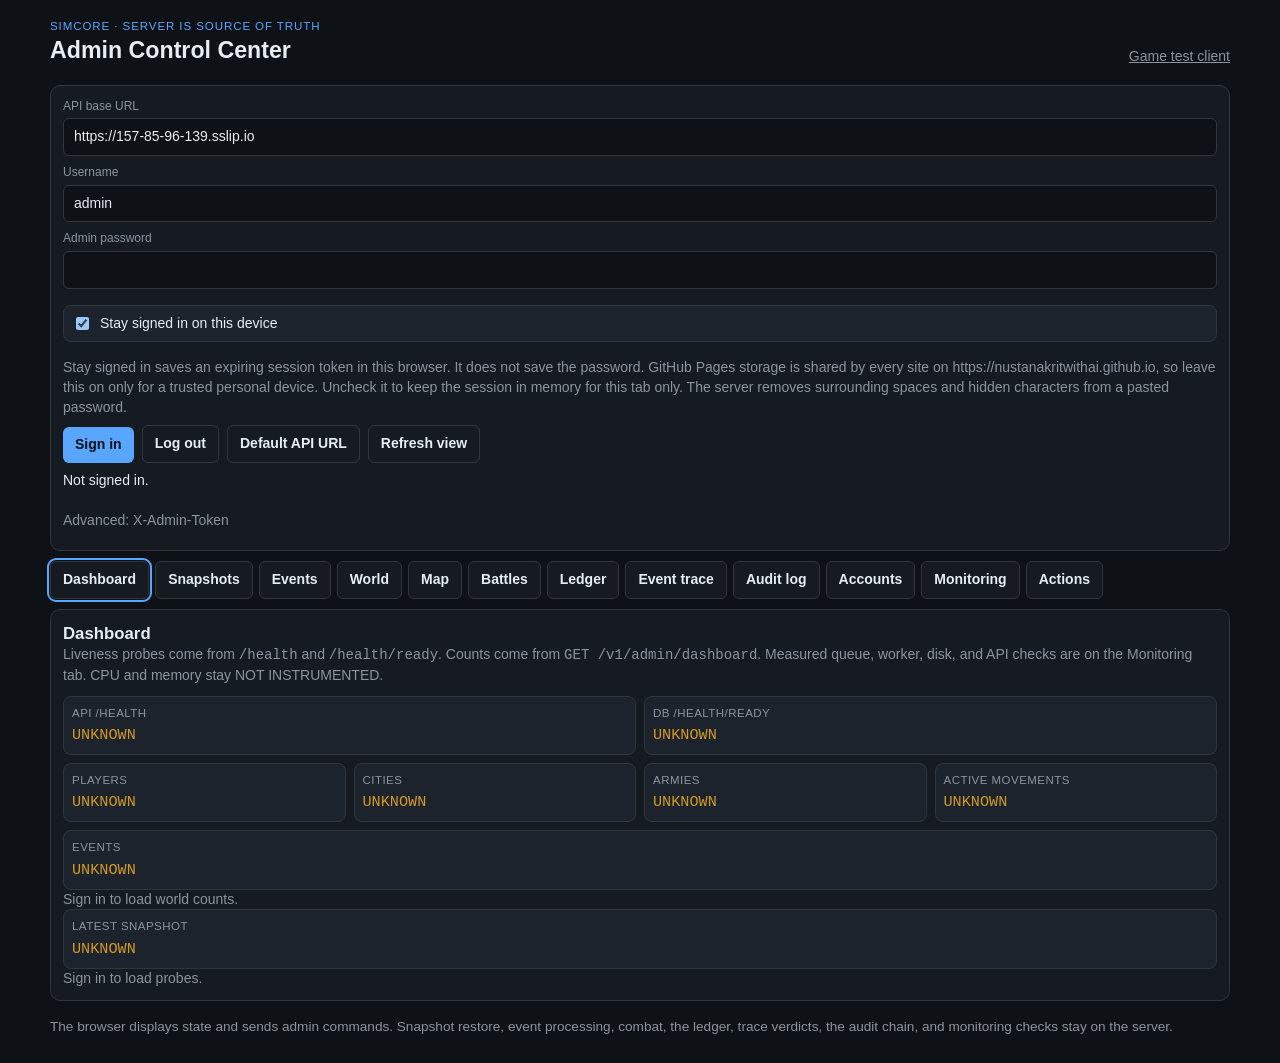
==== commit 00bec0c9: "Merge Phase 6 backup tooling into production player auth. Keep the off-site backup check as UNKNOWN " ====
--- a/web/admin/index.html
+++ b/web/admin/index.html
@@ -68,6 +68,7 @@
       <button type="button" data-nav="ledger">Ledger</button>
       <button type="button" data-nav="trace">Event trace</button>
       <button type="button" data-nav="audit">Audit log</button>
+      <button type="button" data-nav="accounts">Accounts</button>
       <button type="button" data-nav="monitoring">Monitoring</button>
       <button type="button" data-nav="actions">Actions</button>
     </nav>
@@ -257,6 +258,29 @@
         </div>
       </section>
 
+      <section data-view="accounts" class="panel" hidden>
+        <div class="panel-head">
+          <h2>Accounts</h2>
+          <p class="muted">List and search player accounts. Lock, unlock, revoke sessions, or set a temporary password. This page cannot delete an account or edit the ledger. The password is not shown after it is set.</p>
+        </div>
+        <form id="account-search" class="row">
+          <label class="grow"><span class="label">Search name, username, email, or player id</span><input id="account-query" autocomplete="off" /></label>
+          <button type="submit">Search</button>
+        </form>
+        <div id="account-table"></div>
+        <form id="temp-password-form" class="warn-box">
+          <h3>Temporary password</h3>
+          <p>Players created by dev-login have no password until this is set. The player must change it at the next login. Existing sessions are revoked.</p>
+          <div class="row">
+            <label><span class="label">Player id</span><input id="temp-player-id" type="number" min="1" required /></label>
+            <label class="grow"><span class="label">Temporary password</span><input id="temp-password" type="password" maxlength="1024" autocomplete="new-password" required /></label>
+            <button type="submit">Set temporary password</button>
+          </div>
+        </form>
+        <p id="account-note" class="muted"></p>
+        <div id="account-sessions"></div>
+      </section>
+
       <section data-view="monitoring" class="panel" hidden>
         <div class="panel-head">
           <h2>Monitoring</h2>
